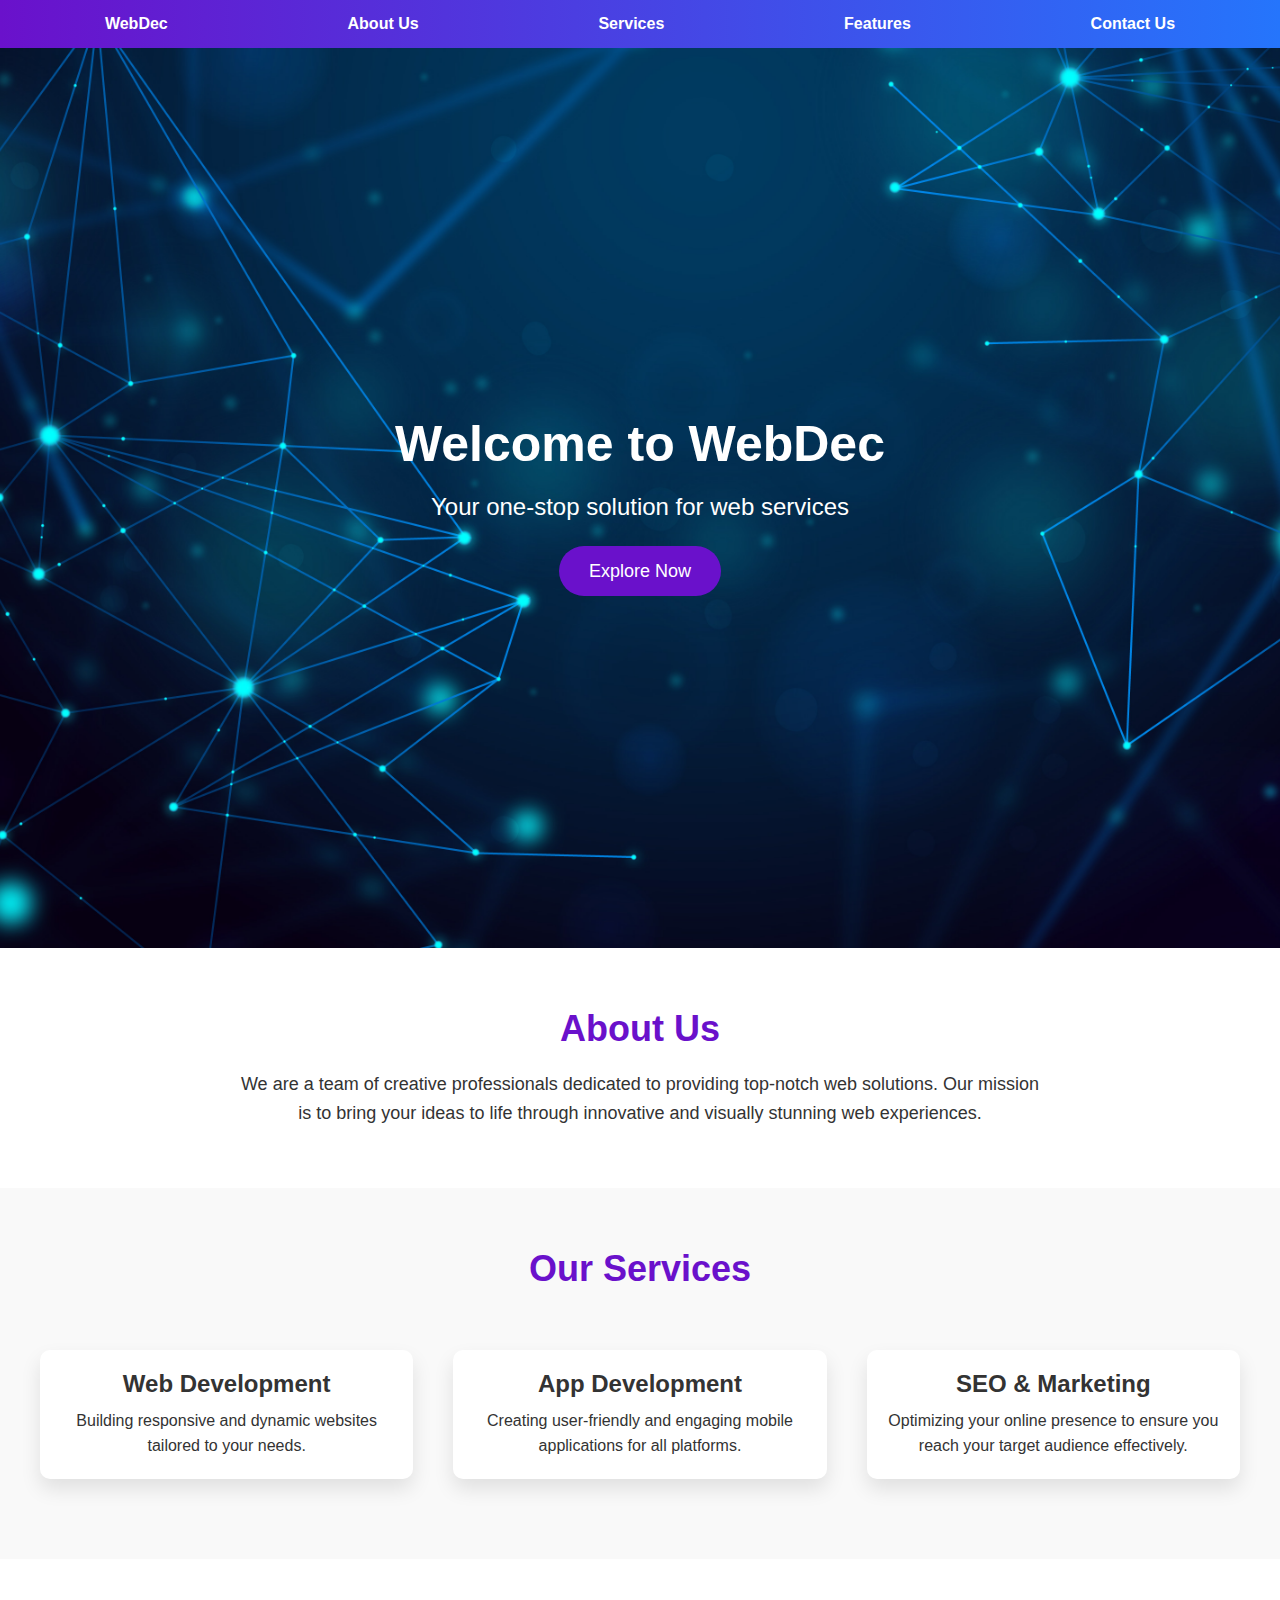
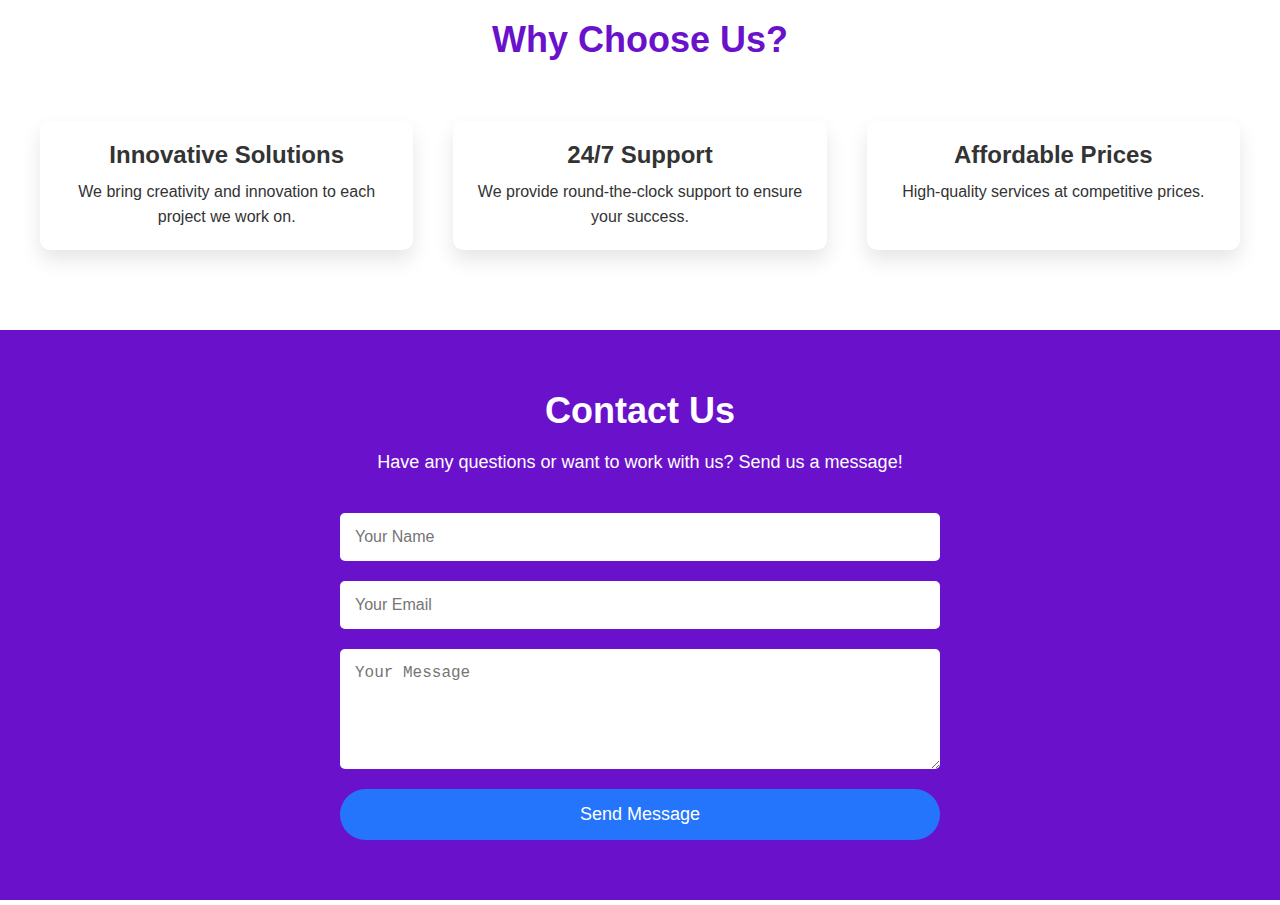
==== landing-page/index.html @ 5e052bfc "Add files via upload" ====
<!DOCTYPE html>
<html lang="en">
<head>
    <meta charset="UTF-8">
    <meta name="viewport" content="width=device-width, initial-scale=1.0">
    <title>WebDec</title>
    <link rel="stylesheet" href="styles.css">
</head>
<body>

    <!-- Navbar -->
    <nav>
        <ul>
            <li><a href="#home">WebDec</a></li>
            <li><a href="#about">About Us</a></li>
            <li><a href="#services">Services</a></li>
            <li><a href="#features">Features</a></li>
            <li><a href="#contact">Contact Us</a></li>
        </ul>
    </nav>


    <header id="home">
        <div class="container">
            <h1>Welcome to WebDec</h1>
            <p class="lead">Your one-stop solution for web services</p>
            <a href="#services">Explore Now</a>
        </div>
    </header>

    <!-- About Us Section -->
    <section class="about" id="about">
        <h2>About Us</h2>
        <p>We are a team of creative professionals dedicated to providing top-notch web solutions. Our mission is to bring your ideas to life through innovative and visually stunning web experiences.</p>
    </section>

    <!-- Services Section -->
    <section class="services" id="services">
        <h2>Our Services</h2>
        <div class="service-items">
            <div class="service-item">
                <h3>Web Development</h3>
                <p>Building responsive and dynamic websites tailored to your needs.</p>
            </div>
            <div class="service-item">
                <h3>App Development</h3>
                <p>Creating user-friendly and engaging mobile applications for all platforms.</p>
            </div>
            <div class="service-item">
                <h3>SEO & Marketing</h3>
                <p>Optimizing your online presence to ensure you reach your target audience effectively.</p>
            </div>
        </div>
    </section>

    <!-- Features Section -->
    <section class="features" id="features">
        <h2>Why Choose Us?</h2>
        <div class="feature-items">
            <div class="feature-item">
                <h3>Innovative Solutions</h3>
                <p>We bring creativity and innovation to each project we work on.</p>
            </div>
            <div class="feature-item">
                <h3>24/7 Support</h3>
                <p>We provide round-the-clock support to ensure your success.</p>
            </div>
            <div class="feature-item">
                <h3>Affordable Prices</h3>
                <p>High-quality services at competitive prices.</p>
            </div>
        </div>
    </section>

    <!-- Contact Us Section -->
    <section class="contact" id="contact">
        <h2>Contact Us</h2>
        <p>Have any questions or want to work with us? Send us a message!</p>
        <form>
            <input type="text" placeholder="Your Name" required>
            <input type="email" placeholder="Your Email" required>
            <textarea rows="5" placeholder="Your Message" required></textarea>
            <button type="submit">Send Message</button>
        </form>
    </section>

</body>
</html>
---- landing-page/styles.css ----
* {
    margin: 0;
    padding: 0;
    box-sizing: border-box;
}

body {
    font-family: 'Arial', sans-serif;
    color: #333;
}

/* Navbar */
nav {
    background: linear-gradient(90deg, #6a11cb, #2575fc);
    padding: 15px;
    position: sticky;
    top: 0;
    width: 100%;
    z-index: 1000;
}

nav ul {
    display: flex;
    justify-content: space-around;
    list-style: none;
}

nav ul li {
    display: inline;
}

nav ul li a {
    text-decoration: none;
    color: white;
    font-weight: bold;
    padding: 10px 20px;
    transition: 0.3s ease;
}

nav ul li a:hover {
    background-color: rgba(255, 255, 255, 0.2);
    border-radius: 5px;
}

/* Header with Background Image */
header {
    height: 100vh;
    background-image: url('bgl.jpg');
    background-size: cover;
    background-position: center;
    display: flex;
    align-items: center;
    justify-content: center;
    text-align: center;
    color: white;
}

header h1 {
    font-size: 50px;
    font-weight: bold;
    margin-bottom: 20px;
    text-align: center;
}

header p {
    font-size: 24px;
    margin-bottom: 40px;
    text-align: center;
    text-shadow: 0 2px 5px rgba(0, 0, 0, 0);;
}

header a {
    background-color: #6a11cb;
    padding: 15px 30px;
    color: white;
    text-decoration: none;
    font-size: 18px;
    border-radius: 50px;
    transition: 0.3s ease;
}

header a:hover {
    background-color: #2575fc;
}

/* About Us Section */
.about {
    padding: 60px 20px;
    text-align: center;
}

.about h2 {
    font-size: 36px;
    margin-bottom: 20px;
    color: #6a11cb;
}

.about p {
    max-width: 800px;
    margin: auto;
    font-size: 18px;
    line-height: 1.6;
}

/* Services Section */
.services {
    background-color: #f9f9f9;
    padding: 60px 20px;
    text-align: center;
}

.services h2 {
    font-size: 36px;
    margin-bottom: 40px;
    color: #6a11cb;
}

.service-items {
    display: flex;
    flex-wrap: wrap;
    justify-content: center;
}

.service-item {
    flex: 1 1 300px;
    width: 300px;
    margin: 20px;
    padding: 20px;
    background: white;
    border-radius: 10px;
    box-shadow: 0 10px 20px rgba(0, 0, 0, 0.1);
    transition: 0.3s ease;
}

.service-item:hover {
    transform: scale(1.05);
}

.service-item h3 {
    font-size: 24px;
    margin-bottom: 10px;
}

.service-item p {
    font-size: 16px;
    line-height: 1.6;
}

/* Features Section */
.features {
    padding: 60px 20px;
    text-align: center;
}

.features h2 {
    font-size: 36px;
    margin-bottom: 40px;
    color: #6a11cb;
}

.feature-items {
    display: flex;
    flex-wrap: wrap;
    justify-content: center;
}

.feature-item {
    flex: 1 1 300px;
    width: 300px;
    margin: 20px;
    padding: 20px;
    background: white;
    border-radius: 10px;
    box-shadow: 0 10px 20px rgba(0, 0, 0, 0.1);
    transition: 0.3s ease;
}

.feature-item:hover {
    transform: scale(1.05);
}

.feature-item h3 {
    font-size: 24px;
    margin-bottom: 10px;
}

.feature-item p {
    font-size: 16px;
    line-height: 1.6;
}

/* Contact Us Section */
.contact {
    background-color: #6a11cb;
    color: white;
    padding: 60px 20px;
    text-align: center;
}

.contact h2 {
    font-size: 36px;
    margin-bottom: 20px;
}

.contact p {
    font-size: 18px;
    margin-bottom: 40px;
}

.contact form {
    max-width: 600px;
    margin: auto;
    display: flex;
    flex-direction: column;
}

.contact input,
.contact textarea {
    margin-bottom: 20px;
    padding: 15px;
    border: none;
    border-radius: 5px;
    font-size: 16px;
}

.contact button {
    padding: 15px;
    background-color: #2575fc;
    color: white;
    border: none;
    border-radius: 50px;
    font-size: 18px;
    transition: 0.3s ease;
}

.contact button:hover {
    background-color: #48a9f8;
}

/* Responsive */
@media (max-width: 768px) {
    nav ul {
        flex-direction: column;
        text-align: center;
        margin: 10px;
    }

    nav ul li {
        margin: 10px 0;
    }
    
    header h1 {
        font-size: 46px;
    }

    header p {
        font-size: 20px;
    }

    header a {
        font-size: 14px;
    }
    
    .service-item, .feature-item {
        flex: 1 1 100%;
        width: auto;
    }
    .service-items, .feature-items {
        flex-direction: column;
    }
}
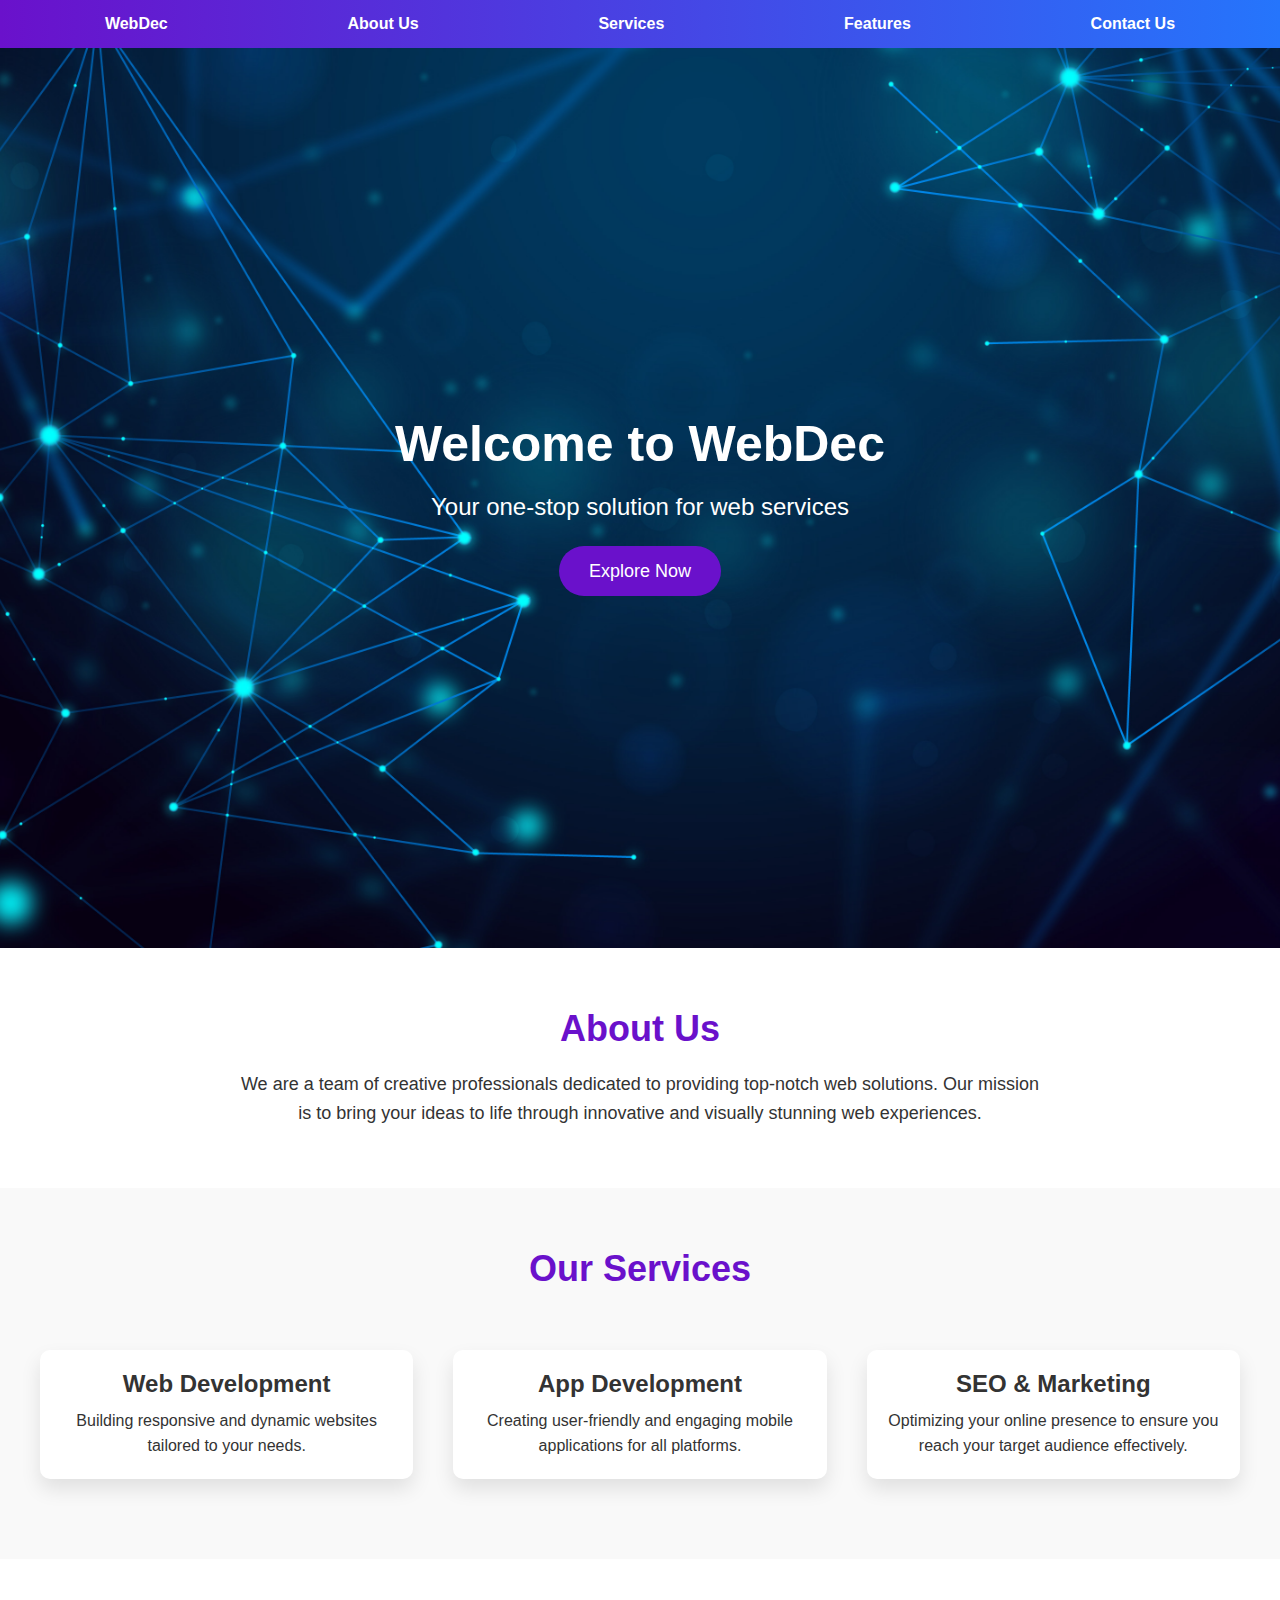
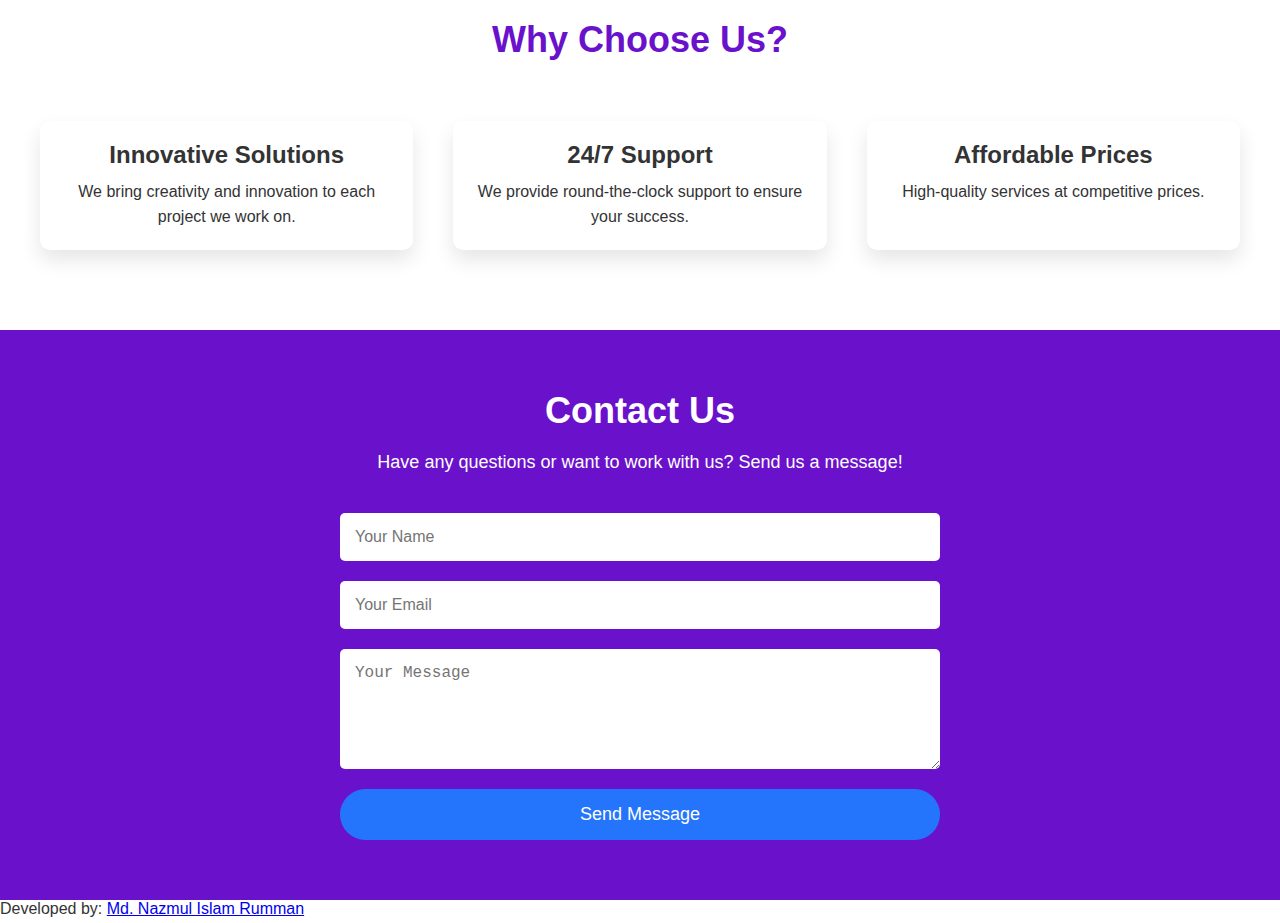
==== commit a736ae08: "Update index.html" ====
--- a/landing-page/index.html
+++ b/landing-page/index.html
@@ -84,5 +84,10 @@
         </form>
     </section>
 
+     <!-- Footer -->
+    <footer>
+                <p>Developed by: <a href= "https://nazmul-111.me">Md. Nazmul Islam Rumman</a></p>
+    </footer>
+
 </body>
 </html>
